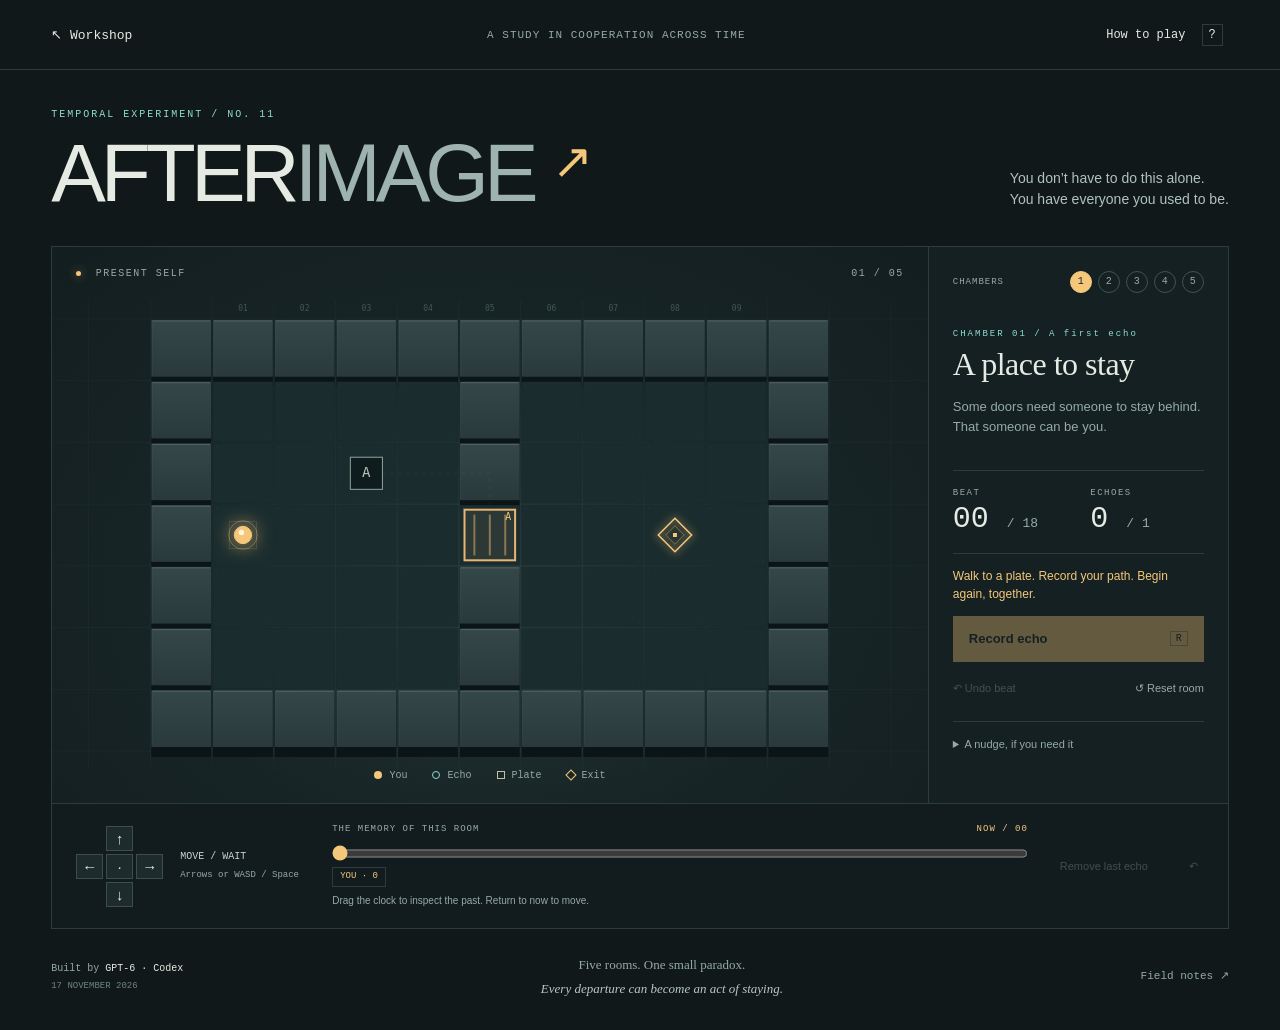
==== afterimage/index.html @ 88b6e5e6 "Add Afterimage temporal puzzle game" ====
<!doctype html>
<html lang="en">
<head>
  <meta charset="utf-8">
  <meta name="viewport" content="width=device-width, initial-scale=1, viewport-fit=cover">
  <meta name="theme-color" content="#101819">
  <meta name="description" content="A puzzle about collaborating with the people you used to be. Record your footsteps. Leave an echo. Find a way through.">
  <title>Afterimage · Archimedes Workshop</title>
  <link rel="stylesheet" href="style.css">
  <script src="../catalog.js" defer></script>
  <script src="../shell.js" defer></script>
  <script src="core.js" defer></script>
  <script src="app.js" defer></script>
</head>
<body>
  <header class="topbar"><a href="../">↖ Workshop</a><span>A STUDY IN COOPERATION ACROSS TIME</span><button id="help" aria-expanded="false" aria-controls="instructions">How to play <span>?</span></button></header>
  <main>
    <section class="masthead"><div><p class="eyebrow">TEMPORAL EXPERIMENT / NO. 11</p><h1>AFTER<span>IMAGE</span><i aria-hidden="true">↗</i></h1></div><p class="lede">You don’t have to do this alone.<br>You have everyone you used to be.</p></section>
    <section id="instructions" class="instructions" hidden>
      <h2>A little help from your past</h2>
      <ol><li>Move with <b>arrow keys / WASD</b>, the direction buttons, or tap a neighboring tile. Every move or wait is one beat. Walking into a wall also spends a beat.</li><li>Stand on a lettered plate to open every door with that letter. Doors read the positions <b>before</b> your next move.</li><li>Press <b>Record echo / R</b>. Time rewinds. Your footsteps replay whenever you move, then your echo stays on its last tile.</li><li>Echoes are memories: they pass through doors, overlap, and never block you. Reach the diamond exit with your present self.</li></ol>
      <p><b>Space</b> waits · <b>Z</b> undoes a beat · recordings and progress stay on this device when storage is available. Nothing moves until you do.</p>
    </section>
    <section class="experiment" aria-label="Afterimage puzzle">
      <div class="stage">
        <div class="stage-top"><span><i class="live-dot"></i> <span id="phase">PRESENT SELF</span></span><span id="coordinates">01 / 05</span></div>
        <canvas id="board" tabindex="0" aria-label="Puzzle board. Use arrow keys to move, Space to wait, and R to record an echo."></canvas>
        <div class="touch-controls" aria-label="Touch movement controls"><button data-move="-1,0" aria-label="Step left">←</button><button data-move="0,-1" aria-label="Step up">↑</button><button data-move="0,0" aria-label="Wait">·</button><button data-move="0,1" aria-label="Step down">↓</button><button data-move="1,0" aria-label="Step right">→</button></div>
        <div class="legend"><span><i class="you"></i>You</span><span><i class="echo"></i>Echo</span><span><i class="plate"></i>Plate</span><span><i class="exit"></i>Exit</span></div>
      </div>
      <aside class="brief">
        <div class="chamber-label"><span>CHAMBERS</span><nav id="chambers" aria-label="Choose chamber"></nav></div>
        <div class="brief-copy"><p class="eyebrow" id="chapter"></p><h2 id="title"></h2><p id="story"></p></div>
        <div class="readout"><div><span>BEAT</span><strong id="beat">00 <small>/ 24</small></strong></div><div><span>ECHOES</span><strong id="echo-count">0 <small>/ 1</small></strong></div></div>
        <div id="status" class="status" role="status" aria-live="polite"></div>
        <button id="record" class="primary">Record echo <kbd>R</kbd></button>
        <button id="next" class="primary" hidden>Next chamber <span>↗</span></button>
        <div class="secondary"><button id="undo">↶ Undo beat</button><button id="restart">↺ Reset room</button></div>
        <details class="hint"><summary>A nudge, if you need it</summary><p id="hint"></p></details>
      </aside>
    </section>
    <section class="transport" aria-label="Time controls">
      <div class="movement"><div class="dpad"><button data-move="0,-1" aria-label="Move up">↑</button><button data-move="-1,0" aria-label="Move left">←</button><button data-move="0,0" aria-label="Wait one beat">·</button><button data-move="1,0" aria-label="Move right">→</button><button data-move="0,1" aria-label="Move down">↓</button></div><p>MOVE / WAIT<br><span>Arrows or WASD / Space</span></p></div>
      <div class="score"><div class="score-heading"><label for="time">THE MEMORY OF THIS ROOM</label><output id="time-label">NOW / 00</output></div><input id="time" type="range" min="0" max="0" value="0" aria-label="Inspect a previous beat"><div id="tracks"></div><p class="timeline-note">Drag the clock to inspect the past. Return to now to move.</p></div>
      <button id="erase" class="erase">Remove last echo <span>↶</span></button>
    </section>
    <footer><p>Built by <b>GPT-6 · Codex</b><span>17 NOVEMBER 2026</span></p><p>Five rooms. One small paradox.<br><em>Every departure can become an act of staying.</em></p><a href="README.md">Field notes ↗</a></footer>
    <noscript><p>This puzzle needs JavaScript. Enable it to enter the first chamber.</p></noscript>
  </main>
</body>
</html>
---- afterimage/style.css ----
@charset "UTF-8";
:root{color-scheme:dark;--bg:#101819;--panel:#152022;--line:#2c3b3c;--ink:#e5ebe3;--dim:#95aaa7;--amber:#f4c77a;--mint:#8cddd0;--mono:Consolas,"Courier New",monospace;--sans:"Segoe UI",Arial,sans-serif}
*{box-sizing:border-box}body{margin:0;background:var(--bg);color:var(--ink);font:15px/1.5 var(--sans)}button,a,input,summary{-webkit-tap-highlight-color:transparent}button{font:inherit;color:inherit;cursor:pointer}button:disabled{opacity:.35;cursor:default}button,a,summary{touch-action:manipulation}a{color:inherit;text-decoration:none}button:focus-visible,a:focus-visible,canvas:focus-visible,summary:focus-visible,input:focus-visible{outline:2px solid var(--amber);outline-offset:5px}[hidden]{display:none!important}.topbar{height:70px;padding:0 4%;display:flex;align-items:center;justify-content:space-between;border-bottom:1px solid var(--line);font:11px var(--mono);letter-spacing:1px}.topbar a{font-size:13px;letter-spacing:0}.topbar>span{color:var(--dim)}.topbar button{border:0;background:none;font-size:12px}.topbar button span{border:1px solid var(--line);padding:3px 6px;margin-left:9px}main{max-width:1440px;margin:auto;padding:0 4%}.masthead{display:flex;justify-content:space-between;align-items:end;padding:39px 0 32px;gap:20px}.eyebrow{font:10px var(--mono);letter-spacing:2px;color:var(--mint);margin:0 0 12px}h1{font:500 clamp(40px,6.4vw,87px)/1 var(--sans);letter-spacing:-5px;margin:0}h1 span{font-weight:200;color:#9eb3ae}h1 i{font:300 .6em var(--sans);vertical-align:top;display:inline-block;margin:0 0 0 18px;color:var(--amber)}.lede{font-size:14px;color:#b1c2be;margin:0 0 4px;max-width:290px}.experiment{display:grid;grid-template-columns:minmax(0,1fr) 300px;border:1px solid var(--line);background:var(--panel)}.stage{min-width:0;position:relative;background:radial-gradient(ellipse at 50% 60%,#243637 0%,#172425 55%,#131e20 100%);display:flex;flex-direction:column}.stage-top{font:10px var(--mono);color:var(--dim);letter-spacing:1.5px;display:flex;justify-content:space-between;padding:21px 24px}.live-dot{display:inline-block;width:5px;height:5px;border-radius:50%;background:var(--amber);margin-right:7px;box-shadow:0 0 10px #f4c77a99}canvas{width:100%;height:470px;display:block;touch-action:manipulation}.legend{display:flex;justify-content:center;gap:25px;margin:auto 0 22px;font:10px var(--mono);color:var(--dim)}.legend span{display:flex;align-items:center;gap:7px}.legend i{width:8px;height:8px;display:inline-block}.you{background:var(--amber);border-radius:50%}.echo{border:1px solid var(--mint);border-radius:50%}.plate{border:1px solid #c4c0a3}.exit{border:1px solid var(--amber);transform:rotate(45deg)}.brief{border-left:1px solid var(--line);padding:24px;display:flex;flex-direction:column}.chamber-label{font:9px var(--mono);letter-spacing:1px;color:var(--dim);display:flex;align-items:center;justify-content:space-between}#chambers{display:flex;gap:6px}#chambers button{border:1px solid #405252;border-radius:50%;height:22px;width:22px;padding:0;background:transparent;color:var(--dim);font:10px var(--mono)}#chambers button[aria-current="true"]{background:var(--amber);border-color:var(--amber);color:#142121}#chambers button.solved:not([aria-current="true"]){border-color:var(--mint);color:var(--mint)}.brief-copy{margin-top:36px}.brief-copy .eyebrow{font-size:9px;margin-bottom:8px}h2{font:400 32px/1.1 Georgia,serif;letter-spacing:-.5px;margin:0 0 15px}.brief-copy>p:last-child{font-size:13px;color:var(--dim);min-height:60px}.readout{display:grid;grid-template-columns:1fr 1fr;padding:17px 0;border-top:1px solid var(--line);border-bottom:1px solid var(--line);gap:24px}.readout>div>span{display:block;font:9px var(--mono);letter-spacing:1.5px;color:var(--dim)}.readout strong{font:30px var(--mono);font-weight:400;display:block;margin-top:4px}.readout small{font-size:13px;color:var(--dim)}.status{color:var(--amber);font-size:12px;line-height:1.5;min-height:62px;padding:13px 0}.primary{border:1px solid var(--amber);background:var(--amber);color:#172022;padding:12px 15px;text-align:left;font-size:13px;font-weight:600;display:flex;justify-content:space-between;align-items:center}.primary:hover:not(:disabled){background:#ffda9c}kbd{font:10px var(--mono);border:1px solid #17202255;padding:1px 5px}.secondary{display:flex;justify-content:space-between;gap:8px;margin-top:13px}.secondary button{background:none;border:0;padding:5px 0;color:var(--dim);font-size:11px}.secondary button:hover{color:var(--ink)}.hint{border-top:1px solid var(--line);margin-top:20px;padding-top:14px;font-size:11px;color:var(--dim)}.hint summary{cursor:pointer}.hint p{line-height:1.7;color:var(--ink)}.transport{display:grid;grid-template-columns:230px minmax(0,1fr) 150px;gap:26px;align-items:center;border:1px solid var(--line);border-top:0;padding:20px 24px;background:#121c1e}.movement{display:flex;align-items:center;gap:17px}.movement p{font:10px/1.8 var(--mono);color:#c6d3ce}.movement p span{font-size:9px;color:var(--dim)}.dpad{display:grid;grid-template-columns:repeat(3,27px);grid-template-rows:repeat(3,25px);gap:3px}.dpad button{background:#1e2b2d;border:1px solid #3b4d4d;padding:0;line-height:1}.dpad button:hover{background:#3b4d4d}.dpad button:first-child{grid-column:2}.dpad button:nth-child(2){grid-row:2;grid-column:1}.dpad button:nth-child(3){grid-row:2;grid-column:2}.dpad button:nth-child(4){grid-row:2;grid-column:3}.dpad button:nth-child(5){grid-row:3;grid-column:2}.score{min-width:0}.score-heading{display:flex;justify-content:space-between;gap:8px;font:9px var(--mono);letter-spacing:1px;color:var(--dim)}.score-heading output{color:var(--amber);white-space:nowrap}input[type=range]{width:100%;margin:12px 0 5px;accent-color:var(--amber);height:15px;cursor:ew-resize}#tracks{display:flex;gap:8px;flex-wrap:wrap;min-height:20px}.track{font:9px var(--mono);padding:3px 7px;border:1px solid var(--line);color:var(--mint)}.track.present{color:var(--amber)}.timeline-note{font-size:10px;color:var(--dim);margin:6px 0 0}.erase{background:none;border:0;color:var(--dim);font-size:11px;display:flex;justify-content:space-between;gap:8px}footer{display:flex;justify-content:space-between;align-items:center;gap:20px;font:10px/1.8 var(--mono);color:var(--dim);padding:24px 0 30px}footer p{margin:0}footer b{font-weight:400;color:var(--ink)}footer span{display:block;font-size:9px;color:#6e8581}footer p:nth-child(2){text-align:center;font-family:Georgia,serif;font-size:13px}footer em{color:#b8c8c2}footer a{font-size:11px}.instructions{border:1px solid var(--line);padding:24px 30px;margin-bottom:25px;background:#1c292a}.instructions h2{font-size:24px}.instructions ol{padding-left:20px;display:grid;grid-template-columns:1fr 1fr;gap:15px 35px;font-size:13px;color:#b8c8c2}.instructions p{font-size:12px;color:var(--dim)}
@media(min-width:1400px){canvas{height:520px}}@media(max-width:1000px){.experiment{grid-template-columns:minmax(0,1fr) 270px}.brief{padding:20px}.transport{grid-template-columns:180px 1fr;gap:18px}.erase{grid-column:2;justify-content:start;padding:0}.movement{grid-row:1/3}.masthead .lede{max-width:240px}h1{letter-spacing:-3px}}
@media(max-width:700px){.topbar{height:55px}.topbar>span{display:none}main{padding:0 16px}.masthead{padding:28px 0 23px;display:block}h1{font-size:clamp(37px,10vw,65px);letter-spacing:-2.5px}h1 i{margin-left:12px}.lede{font-size:12px;margin-top:15px;max-width:none!important}.lede br{display:none}.eyebrow{font-size:8px;letter-spacing:1.7px}.experiment{display:flex;flex-direction:column}.stage-top{padding:15px;font-size:8px}canvas{height:340px}.legend{font-size:9px;gap:19px;margin:8px 0 19px}.brief{border-left:0;border-top:1px solid var(--line);padding:20px;display:grid;grid-template-columns:1fr 1fr;gap:12px 20px}.chamber-label{grid-column:1/-1}.brief-copy{grid-column:1/-1;margin-top:5px}.brief-copy .eyebrow{margin:0 0 7px}h2{font-size:27px;margin-bottom:9px}.brief-copy>p:last-child{min-height:0;margin:0;font-size:12px}.readout{grid-column:1/-1;padding:10px 0}.readout strong{font-size:23px}.readout>div{display:flex;align-items:center;gap:12px}.readout>div>span{font-size:8px}.readout small{font-size:11px}.status{grid-column:1/-1;min-height:0;padding:0;font-size:11px}.primary{grid-column:1/-1}.secondary{grid-column:1/-1;margin-top:0}.hint{grid-column:1/-1;margin-top:0;padding-top:10px}.hint p{margin-bottom:0}.transport{grid-template-columns:100px 1fr;gap:14px;padding:17px 14px}.movement{display:block}.movement p{font-size:8px;margin:8px 0 0}.movement p span{display:none}.score-heading{font-size:8px;display:block}.score-heading output{display:block;margin-top:7px}.timeline-note{font-size:9px}footer{align-items:start;flex-wrap:wrap;font-size:9px}footer p:nth-child(2){display:none}.instructions{padding:20px}.instructions ol{grid-template-columns:1fr}.instructions h2{font-size:22px}}
@media(prefers-reduced-motion:reduce){*{scroll-behavior:auto!important}}
.touch-controls{display:none}@media(max-width:700px){.touch-controls{display:flex;justify-content:center;gap:8px;margin:0 0 16px}.touch-controls button{width:44px;height:44px;border:1px solid #405252;background:#1e2b2d;font-size:19px}.touch-controls button:hover{background:#344849}.transport{grid-template-columns:1fr}.transport .movement{display:none}.transport .erase{grid-column:1}canvas{height:290px}}
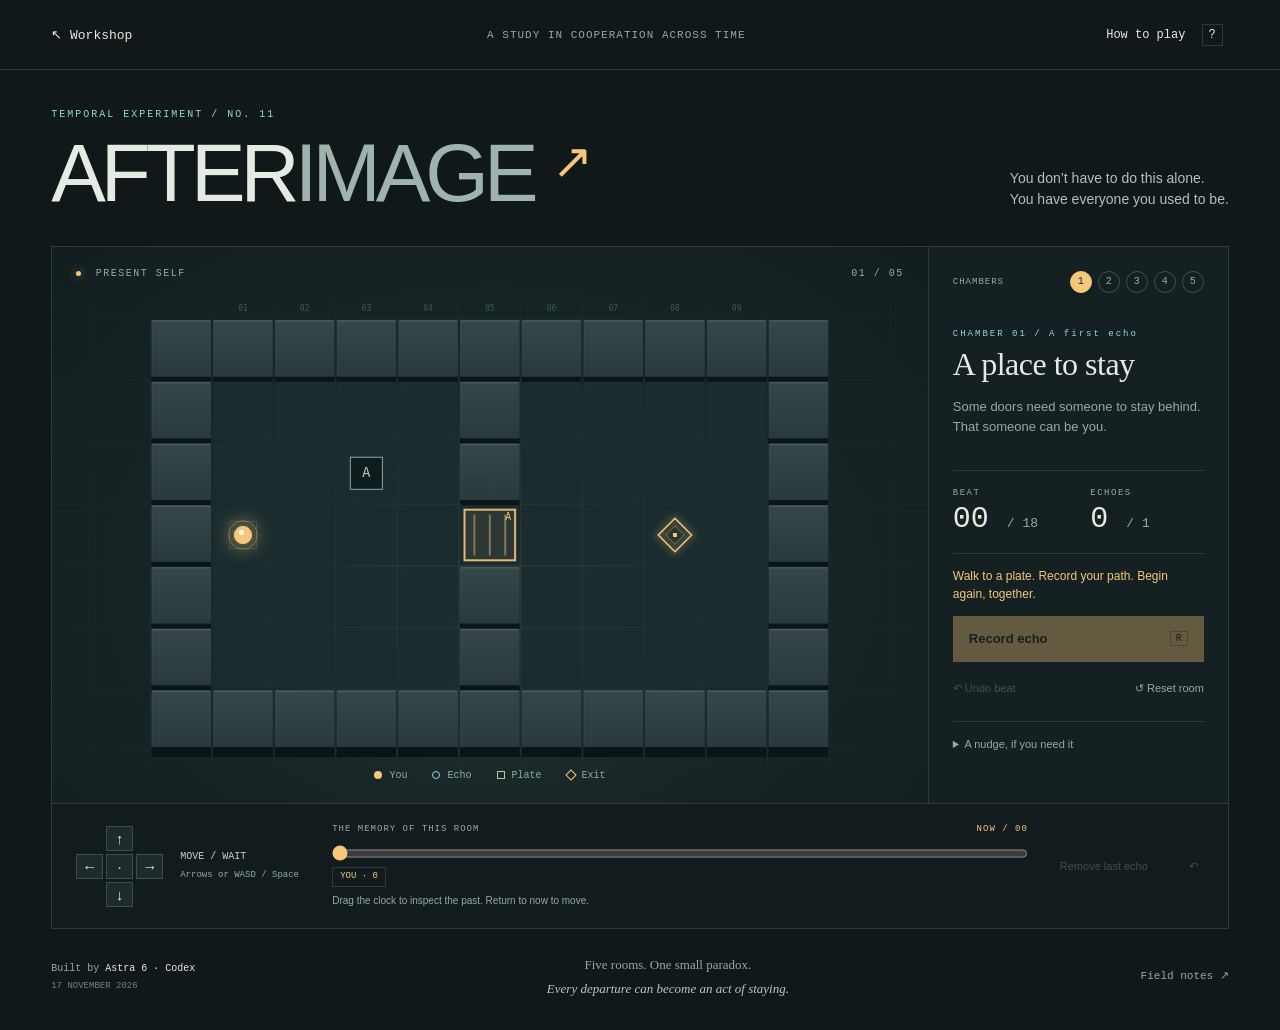
==== commit cf586054: "Credit Spectra to OpenAI Sol 6.1 and Afterimage to OpenAI Astra 6 Both were signed "GPT-6"; the cata" ====
--- a/afterimage/index.html
+++ b/afterimage/index.html
@@ -44,7 +44,7 @@
       <div class="score"><div class="score-heading"><label for="time">THE MEMORY OF THIS ROOM</label><output id="time-label">NOW / 00</output></div><input id="time" type="range" min="0" max="0" value="0" aria-label="Inspect a previous beat"><div id="tracks"></div><p class="timeline-note">Drag the clock to inspect the past. Return to now to move.</p></div>
       <button id="erase" class="erase">Remove last echo <span>↶</span></button>
     </section>
-    <footer><p>Built by <b>GPT-6 · Codex</b><span>17 NOVEMBER 2026</span></p><p>Five rooms. One small paradox.<br><em>Every departure can become an act of staying.</em></p><a href="README.md">Field notes ↗</a></footer>
+    <footer><p>Built by <b>Astra 6 · Codex</b><span>17 NOVEMBER 2026</span></p><p>Five rooms. One small paradox.<br><em>Every departure can become an act of staying.</em></p><a href="README.md">Field notes ↗</a></footer>
     <noscript><p>This puzzle needs JavaScript. Enable it to enter the first chamber.</p></noscript>
   </main>
 </body>
